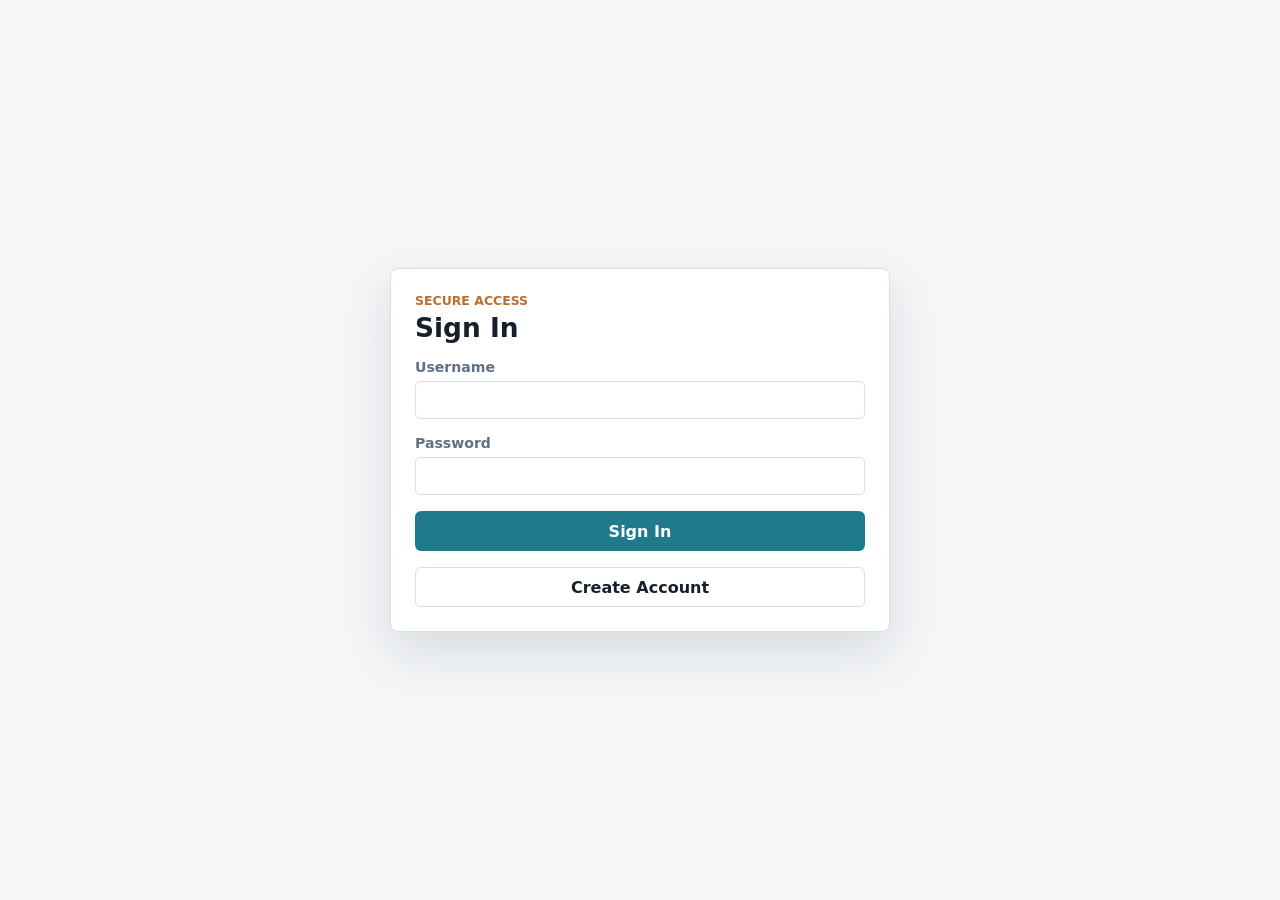
==== sentencing_app/index.html @ cb33c976 "Prepare static site for GitHub Pages" ====
<!doctype html>
<html lang="en">
  <head>
    <meta charset="utf-8">
    <meta name="viewport" content="width=device-width, initial-scale=1">
    <title>Intake Assistance</title>
    <link rel="stylesheet" href="styles.css">
  </head>
  <body>
    <section id="login-screen" class="login-screen">
      <form id="login-form" class="login-card">
        <div>
          <p class="eyebrow">Secure Access</p>
          <h1>Sign In</h1>
        </div>

        <label>
          Username
          <input name="username" autocomplete="username" required>
        </label>
        <label>
          Password
          <input name="password" type="password" autocomplete="current-password" required>
        </label>

        <p id="login-error" class="login-error" role="alert" hidden></p>
        <button type="submit">Sign In</button>
        <a class="auth-link" href="create-account.html">Create Account</a>
      </form>
    </section>

    <main class="app-shell">
      <section class="workspace">
        <form id="intake-form" class="intake-form">
          <header class="app-header">
            <div>
              <p class="eyebrow">Case Intake</p>
              <h1>Intake Assistance</h1>
              <p id="signed-in-user" class="signed-in-user"></p>
            </div>
            <div class="header-actions">
              <button type="reset" class="ghost-button">Clear</button>
              <button type="button" id="logout-button" class="ghost-button">Log Out</button>
            </div>
          </header>

          <section class="form-section">
            <h2>Client</h2>
            <div class="field-grid">
              <label>
                Attorney name
                <input name="attorneyName" required>
              </label>
              <label>
                Client name
                <input name="clientName" required>
              </label>
              <label>
                Client birthdate
                <input name="clientBirthdate" type="date" required>
              </label>
              <label>
                XREF
                <input name="xref" required>
              </label>
              <label>
                Court date
                <input name="courtDate" type="date" required>
              </label>
            </div>
          </section>

          <section class="form-section">
            <h2>Charge</h2>
            <div class="segmented" role="radiogroup" aria-label="Crime type">
              <label>
                <input type="radio" name="crimeType" value="felony" checked>
                <span>Felony</span>
              </label>
              <label>
                <input type="radio" name="crimeType" value="misdemeanor">
                <span>Misdemeanor</span>
              </label>
            </div>

            <label>
              Charged offense(s)
              <input name="chargedOffense" required>
            </label>

            <div id="felony-fields" class="field-grid charge-fields">
              <label>
                Base term
                <input name="felonyBaseTerm" type="number" min="0" step="0.01">
              </label>
              <div class="subordinate-midterms">
                <div id="subordinate-midterm-list" class="subordinate-midterm-list">
                  <label>
                    Subordinate midterm
                    <input name="felonyMidterm" type="number" min="0" step="0.01">
                  </label>
                </div>
                <button type="button" id="add-subordinate-midterm" class="ghost-button inline-button">
                  Add subordinate midterm
                </button>
              </div>
              <label class="checkbox-field">
                <input type="checkbox" name="hasPotentialCharge">
                <span>Potential charge</span>
              </label>
              <div id="potential-charge-fields" class="field-grid nested-fields" hidden>
                <label>
                  Potential base term
                  <input name="potentialBaseTerm" type="number" min="0" step="0.01">
                </label>
                <label>
                  Potential midterm
                  <input name="potentialMidterm" type="number" min="0" step="0.01">
                </label>
              </div>
            </div>

            <div id="misdemeanor-fields" class="field-grid charge-fields" hidden>
              <label>
                Base term
                <input name="misdemeanorBaseTerm" type="number" min="0" step="0.01">
              </label>
              <label>
                Midterm
                <input name="misdemeanorMidterm" type="number" min="0" step="0.01">
              </label>
            </div>
          </section>

          <section class="form-section">
            <h2>Case Details</h2>
            <label>
              Police report information
              <textarea name="policeReport" rows="4" required></textarea>
            </label>

            <label class="checkbox-field">
              <input type="checkbox" name="inCustodyCredit">
              <span>Client is in custody</span>
            </label>
            <label id="custody-credit-field" hidden>
              Days of in custody credit
              <input name="custodyCredits" type="number" min="0" step="1">
            </label>

            <label>
              Police report PDF
              <input name="policeReportPdf" type="file" accept="application/pdf">
            </label>

            <label class="checkbox-field">
              <input type="checkbox" name="hasCriminalHistory">
              <span>Client has criminal history</span>
            </label>
            <label id="criminal-history-field" hidden>
              Criminal history details
              <textarea name="historyDetails" rows="3"></textarea>
            </label>
            <label id="criminal-history-file-field" hidden>
              Criminal history PDF
              <input name="criminalHistoryPdf" type="file" accept="application/pdf">
            </label>

            <label class="checkbox-field">
              <input type="checkbox" name="hasPleaDeal">
              <span>There is a plea deal</span>
            </label>
            <label id="plea-deal-field" hidden>
              Plea bargain
              <textarea name="pleaBargain" rows="3"></textarea>
            </label>

            <label class="checkbox-field">
              <input type="checkbox" name="clientsRightsExplained">
              <span>Client's rights explained</span>
            </label>
            <label class="checkbox-field">
              <input type="checkbox" name="mentalHealthDiversion">
              <span>Mental Health Diversion referral</span>
            </label>
          </section>
        </form>

        <aside class="summary-panel" aria-live="polite">
          <div class="summary-header">
            <div>
              <p class="eyebrow">Summary</p>
              <h2 id="summary-title">Intake Summary</h2>
            </div>
            <button type="button" id="print-button">Print</button>
          </div>
          <div id="summary-output" class="summary-output"></div>
        </aside>
      </section>
    </main>

    <script src="app.js"></script>
  </body>
</html>
---- sentencing_app/styles.css ----
:root {
  color-scheme: light;
  --bg: #f4f6f8;
  --panel: #ffffff;
  --ink: #17202a;
  --muted: #617083;
  --line: #d7dee7;
  --focus: #1f7a8c;
  --focus-strong: #145766;
  --accent: #b96f2d;
  --danger: #a33a3a;
}

* {
  box-sizing: border-box;
}

body {
  margin: 0;
  background: var(--bg);
  color: var(--ink);
  font-family: Inter, ui-sans-serif, system-ui, -apple-system, BlinkMacSystemFont, "Segoe UI", sans-serif;
}

body.login-active .app-shell {
  display: none;
}

button,
input,
textarea {
  font: inherit;
}

.login-screen {
  display: grid;
  min-height: 100vh;
  place-items: center;
  padding: 24px;
}

body:not(.login-active) .login-screen {
  display: none;
}

.login-card {
  display: grid;
  gap: 16px;
  width: min(100%, 500px);
  padding: 24px;
  background: var(--panel);
  border: 1px solid var(--line);
  border-radius: 8px;
  box-shadow: 0 20px 50px rgba(23, 32, 42, 0.12);
}

.auth-actions {
  display: grid;
  grid-template-columns: 1fr 1fr;
  gap: 10px;
}

.auth-link {
  display: grid;
  min-height: 40px;
  place-items: center;
  border: 1px solid var(--line);
  border-radius: 6px;
  padding: 9px 14px;
  color: var(--ink);
  font-weight: 700;
  text-decoration: none;
}

.auth-link:hover {
  background: #eef2f6;
}

.login-error {
  margin: 0;
  color: var(--danger);
  font-size: 0.9rem;
  font-weight: 700;
}

.app-shell {
  min-height: 100vh;
  padding: 24px;
}

.workspace {
  display: grid;
  grid-template-columns: minmax(0, 1fr) minmax(360px, 0.55fr);
  gap: 20px;
  max-width: 1320px;
  margin: 0 auto;
  align-items: start;
}

.intake-form,
.summary-panel {
  background: var(--panel);
  border: 1px solid var(--line);
  border-radius: 8px;
}

.intake-form {
  padding: 22px;
}

.summary-panel {
  position: sticky;
  top: 24px;
  padding: 20px;
}

.app-header,
.summary-header {
  display: flex;
  justify-content: space-between;
  gap: 16px;
  align-items: center;
}

.app-header {
  margin-bottom: 22px;
}

.header-actions {
  display: flex;
  gap: 10px;
  align-items: center;
}

.signed-in-user {
  margin: 6px 0 0;
  color: var(--muted);
  font-size: 0.9rem;
}

.eyebrow {
  margin: 0 0 4px;
  color: var(--accent);
  font-size: 0.78rem;
  font-weight: 700;
  letter-spacing: 0;
  text-transform: uppercase;
}

h1,
h2 {
  margin: 0;
  line-height: 1.2;
}

h1 {
  font-size: 1.65rem;
}

h2 {
  font-size: 1rem;
}

.form-section {
  display: grid;
  gap: 14px;
  padding: 18px 0;
  border-top: 1px solid var(--line);
}

.form-section:first-of-type {
  border-top: 0;
}

.field-grid {
  display: grid;
  grid-template-columns: repeat(2, minmax(0, 1fr));
  gap: 14px;
}

.charge-fields {
  margin-top: 4px;
}

.nested-fields {
  grid-column: 1 / -1;
  padding-left: 14px;
  border-left: 3px solid var(--line);
}

.subordinate-midterms {
  display: grid;
  gap: 10px;
}

.subordinate-midterm-list {
  display: grid;
  gap: 10px;
}

.subordinate-midterm-row {
  display: grid;
  grid-template-columns: minmax(0, 1fr) auto;
  gap: 10px;
  align-items: end;
}

label {
  display: grid;
  gap: 6px;
  color: var(--muted);
  font-size: 0.88rem;
  font-weight: 650;
}

input,
textarea {
  width: 100%;
  border: 1px solid var(--line);
  border-radius: 6px;
  padding: 10px 11px;
  color: var(--ink);
  background: #fff;
  outline: none;
}

textarea {
  resize: vertical;
}

input:focus,
textarea:focus {
  border-color: var(--focus);
  box-shadow: 0 0 0 3px rgba(31, 122, 140, 0.14);
}

.segmented {
  display: inline-grid;
  grid-template-columns: repeat(2, minmax(120px, 1fr));
  gap: 4px;
  width: min(100%, 320px);
  padding: 4px;
  border: 1px solid var(--line);
  border-radius: 8px;
  background: #eef2f6;
}

.segmented label {
  display: block;
}

.segmented input {
  position: absolute;
  opacity: 0;
  pointer-events: none;
}

.segmented span {
  display: block;
  min-height: 38px;
  padding: 9px 12px;
  border-radius: 6px;
  color: var(--muted);
  text-align: center;
  cursor: pointer;
}

.segmented input:checked + span {
  background: #fff;
  color: var(--focus-strong);
  box-shadow: 0 1px 3px rgba(23, 32, 42, 0.12);
}

.checkbox-field {
  display: flex;
  min-height: 42px;
  align-items: center;
  gap: 10px;
  color: var(--ink);
}

.checkbox-field input {
  width: 18px;
  height: 18px;
  accent-color: var(--focus);
}

button {
  min-height: 40px;
  border: 0;
  border-radius: 6px;
  padding: 9px 14px;
  background: var(--focus);
  color: #fff;
  font-weight: 700;
  cursor: pointer;
}

button:hover {
  background: var(--focus-strong);
}

.ghost-button {
  border: 1px solid var(--line);
  background: #fff;
  color: var(--ink);
}

.ghost-button:hover {
  background: #eef2f6;
}

.inline-button {
  width: fit-content;
}

.summary-output {
  display: grid;
  gap: 14px;
  margin-top: 18px;
}

.summary-group {
  border-top: 1px solid var(--line);
  padding-top: 14px;
}

.summary-group:first-child {
  border-top: 0;
  padding-top: 0;
}

.summary-group h3 {
  margin: 0 0 8px;
  font-size: 0.95rem;
}

.summary-row {
  display: grid;
  grid-template-columns: 140px minmax(0, 1fr);
  gap: 10px;
  margin: 7px 0;
  font-size: 0.92rem;
}

.summary-label {
  color: var(--muted);
  font-weight: 700;
}

.exposure {
  display: inline-block;
  margin-top: 6px;
  padding: 8px 10px;
  border-radius: 6px;
  background: #e9f4f6;
  color: var(--focus-strong);
  font-weight: 800;
}

.missing {
  color: var(--danger);
}

@media (max-width: 960px) {
  .app-shell {
    padding: 14px;
  }

  .workspace {
    grid-template-columns: 1fr;
  }

  .summary-panel {
    position: static;
  }
}

@media (max-width: 640px) {
  .field-grid {
    grid-template-columns: 1fr;
  }

  .app-header,
  .summary-header {
    align-items: stretch;
    flex-direction: column;
  }

  .header-actions {
    display: grid;
    grid-template-columns: 1fr 1fr;
  }

  .auth-actions {
    grid-template-columns: 1fr;
  }

  .subordinate-midterm-row {
    grid-template-columns: 1fr;
  }

  .inline-button {
    width: 100%;
  }

  .summary-row {
    grid-template-columns: 1fr;
    gap: 2px;
  }
}

@media print {
  body {
    background: #fff;
  }

  .app-shell {
    padding: 0;
  }

  .intake-form,
  .summary-header button {
    display: none;
  }

  .workspace {
    display: block;
  }

  .summary-panel {
    position: static;
    border: 0;
    padding: 0;
  }
}
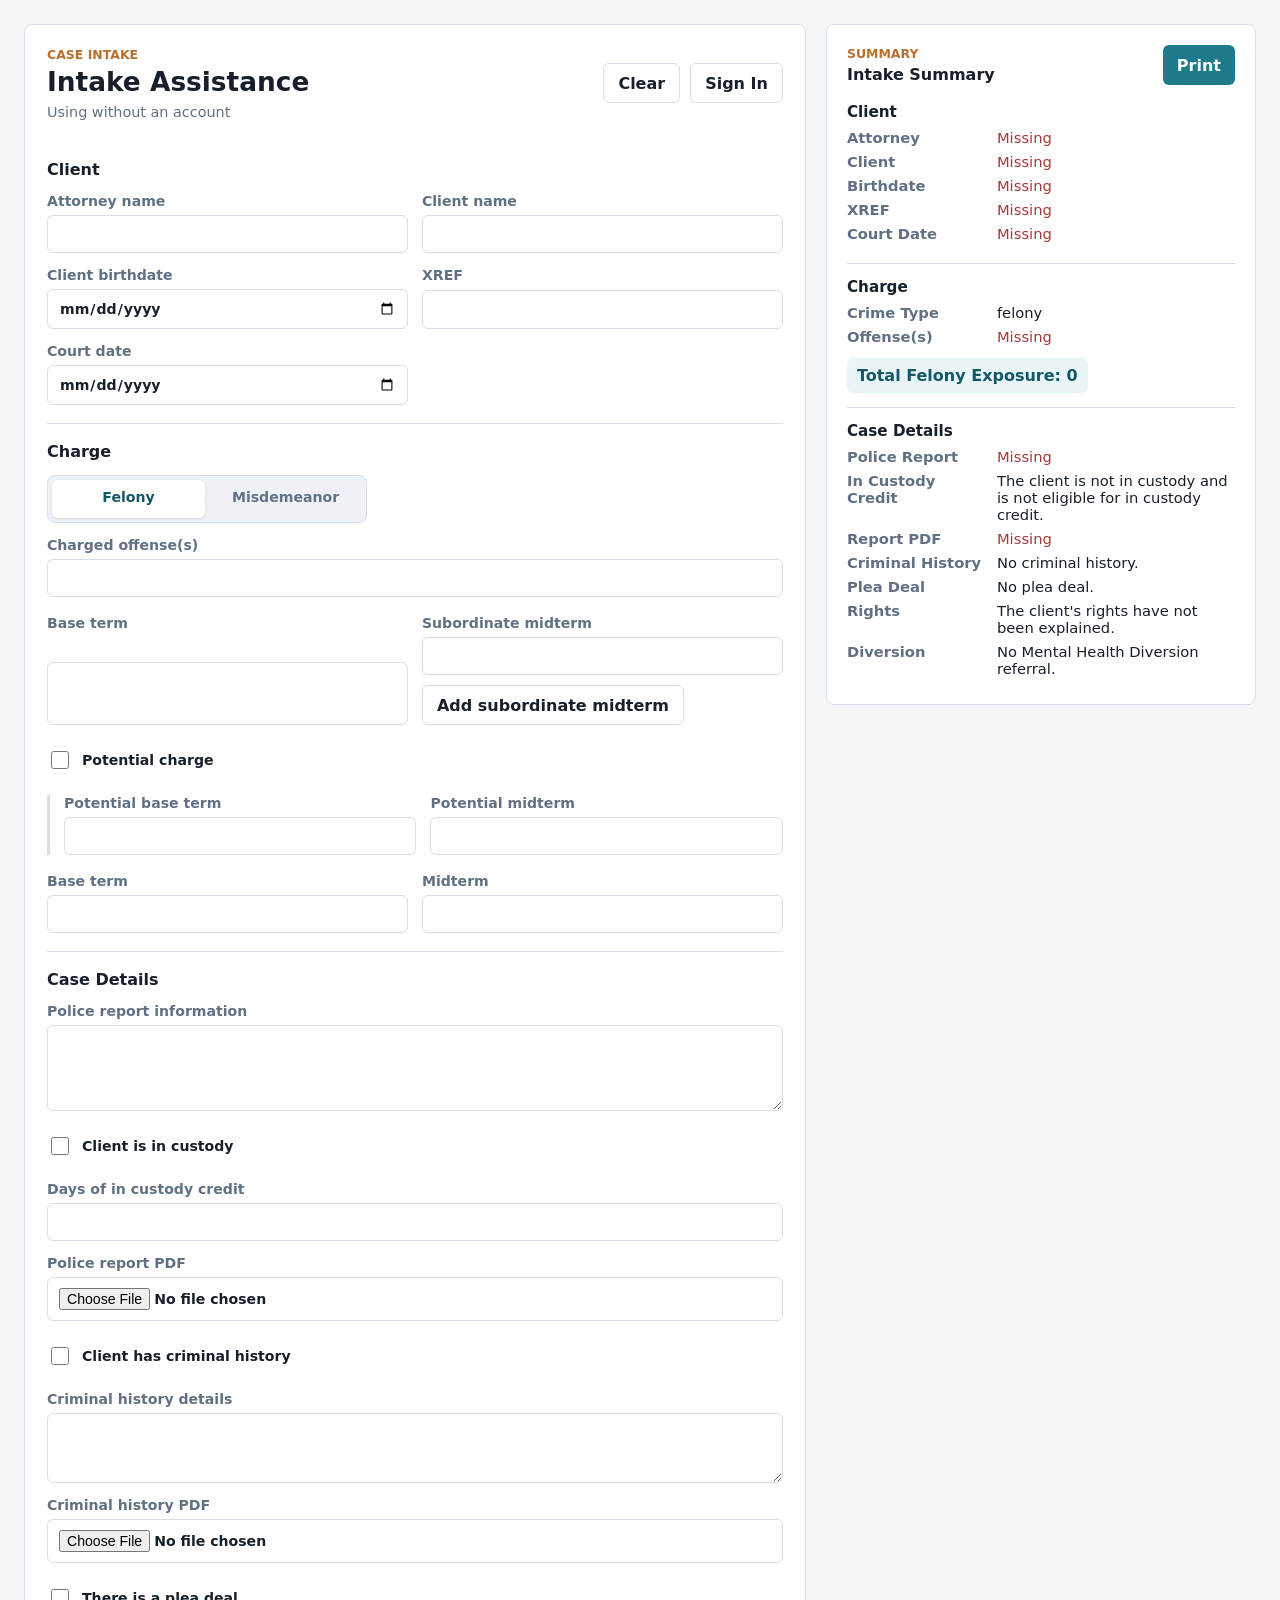
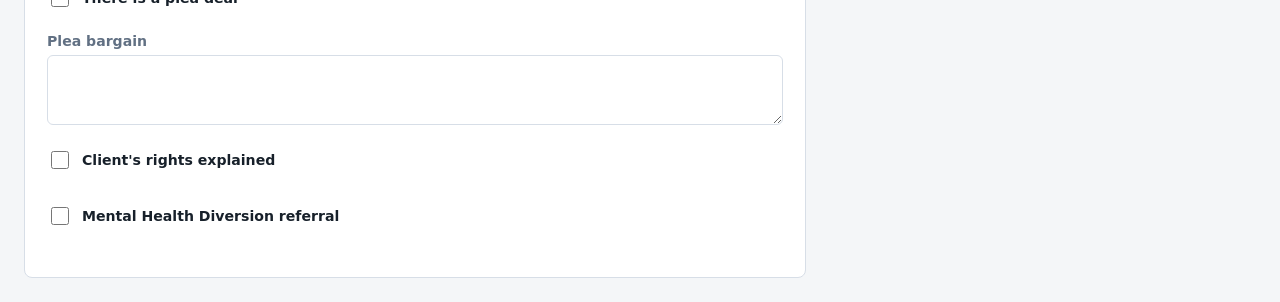
==== commit 61145866: "Add Penal Code reference tooling" ====
--- a/sentencing_app/index.html
+++ b/sentencing_app/index.html
@@ -25,6 +25,7 @@
 
         <p id="login-error" class="login-error" role="alert" hidden></p>
         <button type="submit">Sign In</button>
+        <button type="button" class="ghost-button" data-continue-without-account>Continue without account</button>
         <a class="auth-link" href="create-account.html">Create Account</a>
       </form>
     </section>
@@ -40,7 +41,7 @@
             </div>
             <div class="header-actions">
               <button type="reset" class="ghost-button">Clear</button>
-              <button type="button" id="logout-button" class="ghost-button">Log Out</button>
+              <button type="button" id="logout-button" class="ghost-button">Sign In</button>
             </div>
           </header>
 
